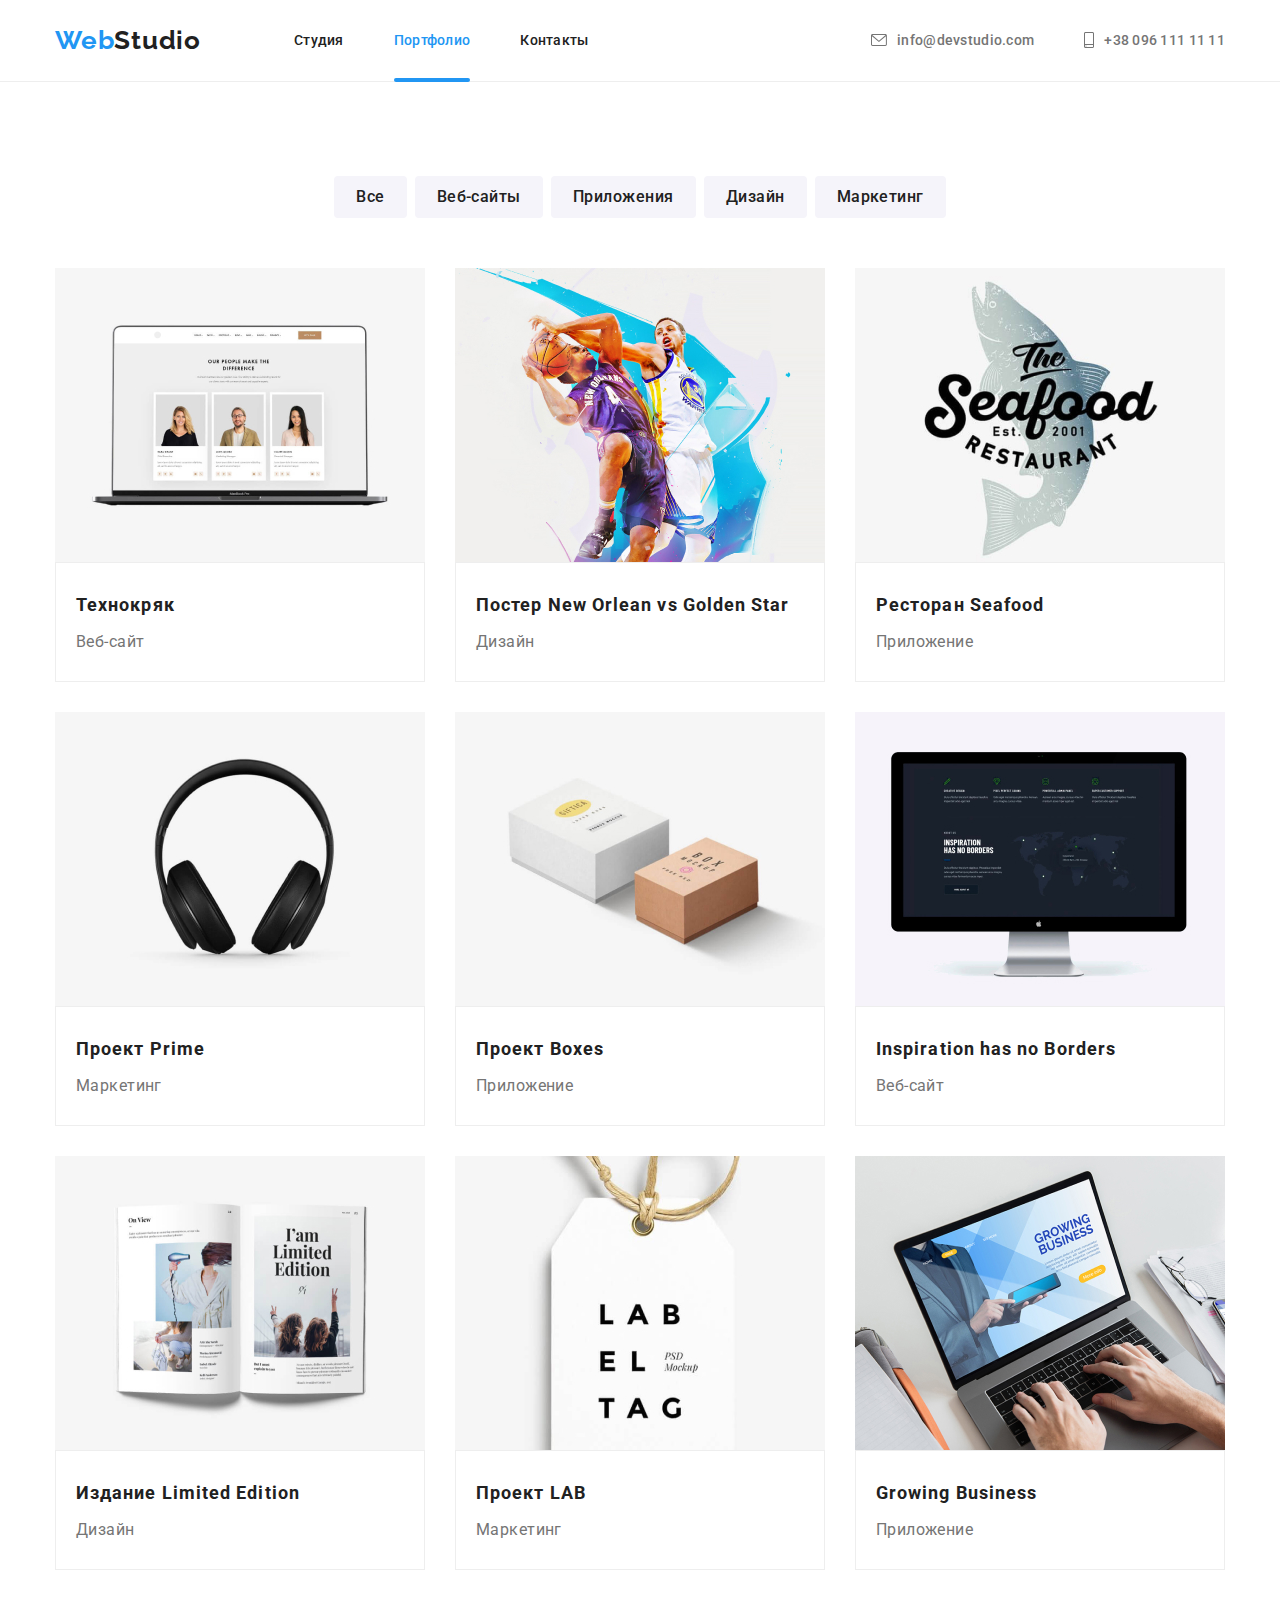
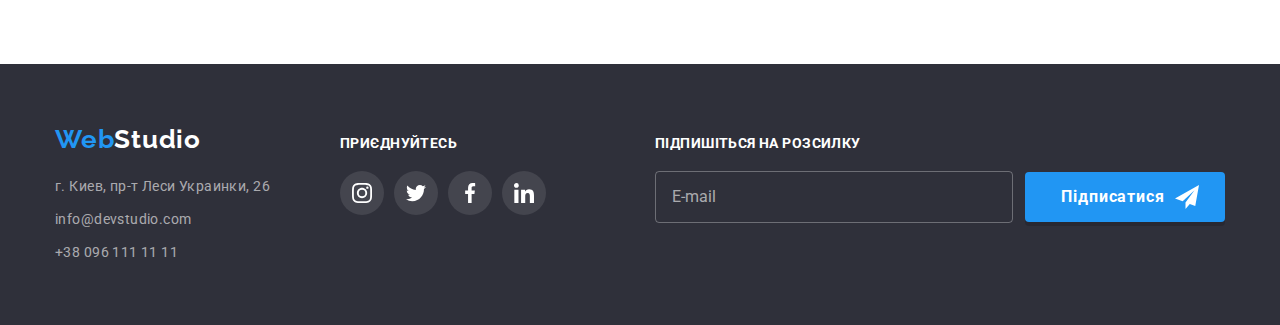
==== portfolio.html @ 2d2426dd "11" ====
<!DOCTYPE html>
<html lang="ru">

<head>
  <meta charset="UTF-8" />
  <meta name="description" content="Разработка сайтов под ключ" />
  <title>WebStudio</title>
  <link rel="preconnect" href="https://fonts.googleapis.com" />
  <link rel="preconnect" href="https://fonts.gstatic.com" crossorigin />
  <link href="https://fonts.googleapis.com/css2?family=Raleway:wght@700&family=Roboto:wght@400;500;700;900&display=swap"
    rel="stylesheet" />
  <link rel="stylesheet" href="./css/normalaze.css" />
  <link rel="stylesheet" href="./css/styles.css" />
</head>

<body>
  <!-- Header section-->
  <header class="header">
    <div class="container header-container">
      <a class="logo header-logo link" href="" lang="en">Web<span class="logo-accent">Studio</span></a>
      <nav class="header-nav">
        <ul class="list header-list">
          <li class="header-item">
            <a class="header-link link" href="./index.html">Студия</a>
          </li>
          <li class="header-item">
            <a class="header-link link akcent-nav" href="./portfolio.html">Портфолио</a>
          </li>
          <li class="header-item">
            <a class="header-link link" href="">Контакты</a>
          </li>
        </ul>
      </nav>
      <ul class="list header-cont-list">
        <li class="header-cont-item">
          <a class="header-link-cont link" href="mailto:info@devstudio.com"><svg class="icon-cont" width="16"
              height="12">
              <use href="./imeges/icomoon.svg#envelope"></use>
            </svg>info@devstudio.com</a>
        </li>
        <li class="header-cont-item">
          <a class="header-link-cont link" href="tel:+380961111111">
            <svg class="icon-cont" width="10" height="16">
              <use href="./imeges/icomoon.svg#smartphone"></use>
            </svg>
            +38 096 111 11 11</a>
        </li>
      </ul>
    </div>
  </header>
  <!-- Main section -->
  <main class="main">
    <!-- filter section -->
    <section class="filter section">
      <div class="container">
        <h1 class="portfolio-title-hidden">список фильра</h1>
        <ul class="filter-list list">
          <li class="filter-item">
            <button class="filter-button" type="button">Все</button>
          </li>
          <li class="filter-item">
            <button class="filter-button" type="button">Веб-сайты</button>
          </li>
          <li class="filter-item">
            <button class="filter-button" type="button">Приложения</button>
          </li>
          <li class="filter-item">
            <button class="filter-button" type="button">Дизайн</button>
          </li>
          <li class="filter-item">
            <button class="filter-button" type="button">Маркетинг</button>
          </li>
        </ul>

        <ul class="portfolio-list list card-cet">
          <li class="portfolio-item">
            <a class="link portfolio-link" href="">
              <div class="overlay-set">
                <img class="portfolio-img" src="./imeges/portfolio/img-1.jpg" alt="экран ноутбука" width="370"
                  height="294" />
                <div class="overlay">
                  <p class="overlay-text">
                    Ресурс пропонує комплексні пропозиції з різним рівнем
                    функціоналу та сервісів. Все це дозволить відвідувачу
                    отримати вичерпні відомості про компанію чи приватну
                    особу.
                  </p>
                </div>
              </div>
              <div class="portfolio-border">
                <h2 class="portfolio-title">Технокряк</h2>
                <p class="portfolio-desc">Веб-сайт</p>
              </div>
            </a>
          </li>
          <li class="portfolio-item">
            <a class="link portfolio-link" href="">
              <div class="overlay-set">
                <img class="portfolio-img" src="./imeges/portfolio/img-2.jpg" alt="два баскетболиста боряться за мяч"
                  width="370" height="294" />
                <div class="overlay">
                  <p class="overlay-text">
                    Ресурс пропонує комплексні пропозиції з різним рівнем
                    функціоналу та сервісів. Все це дозволить відвідувачу
                    отримати вичерпні відомості про компанію чи приватну
                    особу.
                  </p>
                </div>
              </div>
              <div class="portfolio-border">
                <h2 class="portfolio-title">
                  Постер New Orlean vs Golden Star
                </h2>
                <p class="portfolio-desc">Дизайн</p>
              </div>
            </a>
          </li>
          <li class="portfolio-item">
            <a class="link portfolio-link" href="">
              <div class="overlay-set">
                <img class="portfolio-img" src="./imeges/portfolio/img-3.jpg" alt="логотип рестарана" width="370"
                  height="294" />
                <div class="overlay">
                  <p class="overlay-text">
                    Ресурс пропонує комплексні пропозиції з різним рівнем
                    функціоналу та сервісів. Все це дозволить відвідувачу
                    отримати вичерпні відомості про компанію чи приватну
                    особу.
                  </p>
                </div>
              </div>
              <div class="portfolio-border">
                <h2 class="portfolio-title">Ресторан Seafood</h2>
                <p class="portfolio-desc">Приложение</p>
              </div>
            </a>
          </li>
          <li class="portfolio-item">
            <a class="link portfolio-link" href="">
              <div class="overlay-set">
                <img class="portfolio-img" src="./imeges/portfolio/img-4.jpg" alt="наушники" width="370" height="294" />
                <div class="overlay">
                  <p class="overlay-text">
                    Ресурс пропонує комплексні пропозиції з різним рівнем
                    функціоналу та сервісів. Все це дозволить відвідувачу
                    отримати вичерпні відомості про компанію чи приватну
                    особу.
                  </p>
                </div>
              </div>
              <div class="portfolio-border">
                <h2 class="portfolio-title">Проект Prime</h2>
                <p class="portfolio-desc">Маркетинг</p>
              </div>
            </a>
          </li>
          <li class="portfolio-item">
            <a class="link portfolio-link" href="">
              <div class="overlay-set">
                <img class="portfolio-img" src="./imeges/portfolio/img-5.jpg" alt="две коробки" width="370"
                  height="294" />
                <div class="overlay">
                  <p class="overlay-text">
                    Ресурс пропонує комплексні пропозиції з різним рівнем
                    функціоналу та сервісів. Все це дозволить відвідувачу
                    отримати вичерпні відомості про компанію чи приватну
                    особу.
                  </p>
                </div>
              </div>
              <div class="portfolio-border">
                <h2 class="portfolio-title">Проект Boxes</h2>
                <p class="portfolio-desc">Приложение</p>
              </div>
            </a>
          </li>
          <li class="portfolio-item">
            <a class="link portfolio-link" href="">
              <div class="overlay-set">
                <img class="portfolio-img" src="./imeges/portfolio/img-6.jpg" alt="монитор" width="370" height="294" />
                <div class="overlay">
                  <p class="overlay-text">
                    Ресурс пропонує комплексні пропозиції з різним рівнем
                    функціоналу та сервісів. Все це дозволить відвідувачу
                    отримати вичерпні відомості про компанію чи приватну
                    особу.
                  </p>
                </div>
              </div>
              <div class="portfolio-border">
                <h2 class="portfolio-title">Inspiration has no Borders</h2>
                <p class="portfolio-desc">Веб-сайт</p>
              </div>
            </a>
          </li>
          <li class="portfolio-item">
            <a class="link portfolio-link" href="">
              <div class="overlay-set">
                <img class="portfolio-img" src="./imeges/portfolio/img-7.jpg" alt="журнал" width="370" height="294" />
                <div class="overlay">
                  <p class="overlay-text">
                    Ресурс пропонує комплексні пропозиції з різним рівнем
                    функціоналу та сервісів. Все це дозволить відвідувачу
                    отримати вичерпні відомості про компанію чи приватну
                    особу.
                  </p>
                </div>
              </div>
              <div class="portfolio-border">
                <h2 class="portfolio-title">Издание Limited Edition</h2>
                <p class="portfolio-desc">Дизайн</p>
              </div>
            </a>
          </li>
          <li class="portfolio-item">
            <a class="link portfolio-link" href="">
              <div class="overlay-set">
                <img class="portfolio-img" src="./imeges/portfolio/img-8.jpg" alt="бирка" width="370" height="294" />
                <div class="overlay">
                  <p class="overlay-text">
                    Ресурс пропонує комплексні пропозиції з різним рівнем
                    функціоналу та сервісів. Все це дозволить відвідувачу
                    отримати вичерпні відомості про компанію чи приватну
                    особу.
                  </p>
                </div>
              </div>
              <div class="portfolio-border">
                <h2 class="portfolio-title">Проект LAB</h2>
                <p class="portfolio-desc">Маркетинг</p>
              </div>
            </a>
          </li>
          <li class="portfolio-item">
            <a class="portfolio-link link" href="">
              <div class="overlay-set">
                <img class="portfolio-img" src="./imeges/portfolio/img-9.jpg" alt="ноутбук" width="370" height="294" />
                <div class="overlay">
                  <p class="overlay-text">
                    Ресурс пропонує комплексні пропозиції з різним рівнем
                    функціоналу та сервісів. Все це дозволить відвідувачу
                    отримати вичерпні відомості про компанію чи приватну
                    особу.
                  </p>
                </div>
              </div>
              <div class="portfolio-border">
                <h2 class="portfolio-title">Growing Business</h2>
                <p class="portfolio-desc">Приложение</p>
              </div>
            </a>
          </li>
        </ul>
      </div>
    </section>
  </main>
  <!-- Footer section -->
  <footer class="footer">
    <div class="container">
      <div class="footer-card-cet">
        <div>
          <a class="logo link" href="./index.html">Web<span class="logo-accent-footer">Studio</span></a>
          <address class="footer-address">
            <ul class="footer-list list">
              <li class="footer-item">
                <a class="footer-link link" href="https://goo.gl/maps/461k6AUFMQKHegbq6" target="_blank"
                  rel="noopener noreferrer">г. Киев, пр-т Леси Украинки, 26</a>
              </li>
              <li class="footer-item">
                <a class="footer-link link" href="mailto:info@devstudio.com">info@devstudio.com</a>
              </li>
              <li class="footer-item">
                <a class="footer-link link" href="tel:+380961111111">+38 096 111 11 11</a>
              </li>
            </ul>
          </address>
        </div>
        <div class="footer-set">
          <p class="footer-social-title">приєднуйтесь</p>
          <ul class="social-list list">
            <li class="social-item">
              <a class="social-link link" href="" target="_blank" rel="noopener noreferrer" aria-label="instagram">
                <svg class="icon" width="20" height="20">
                  <use href="./imeges/icomoon.svg#instagram"></use>
                </svg>
              </a>
            </li>
            <li class="social-item">
              <a class="social-link link" href="" target="_blank" rel="noopener noreferrer" aria-label="twitter">
                <svg class="icon" width="20" height="20">
                  <use href="./imeges/icomoon.svg#twitter"></use>
                </svg>
              </a>
            </li>
            <li class="social-item">
              <a class="social-link link" href="" target="_blank" rel="noopener noreferrer" aria-label="facebook">
                <svg class="icon" width="20px" height="20px">
                  <use href="./imeges/icomoon.svg#facebook"></use>
                </svg>
              </a>
            </li>
            <li class="social-item">
              <a class="social-link link" href="" target="_blank" rel="noopener noreferrer" aria-label="linkedin">
                <svg class="icon" width="20" height="20">
                  <use href="./imeges/icomoon.svg#linkedin"></use>
                </svg>
              </a>
            </li>
          </ul>
        </div>
        <div class="footer-form">
          <form class="form">
            <strong class="footer-social-title">Підпишіться на розсилку</strong>
            <div class="fooer-form-set">
              <input class="form-input-footer" type="email" id="footer-user-email" placeholder="E-mail" />

              <button class="footer-form-btg hero-button" type="submit">
                Підписатися
                <svg class="footer-btg-icon" width="24" height="24">
                  <use href="./imeges/icomoon.svg#icon-send"></use>
                </svg>
              </button>
            </div>
          </form>
        </div>
      </div>
    </div>
  </footer>
</body>

</html>
---- css/normalaze.css ----
/*! modern-normalize v1.1.0 | MIT License | https://github.com/sindresorhus/modern-normalize */

/*
Document
========
*/

/**
Use a better box model (opinionated).
*/

*,
::before,
::after {
	box-sizing: border-box;
}

/**
1. Correct the line height in all browsers.
2. Prevent adjustments of font size after orientation changes in iOS.
3. Use a more readable tab size (opinionated).
*/

html {
	line-height: 1.15; /* 1 */
	-webkit-text-size-adjust: 100%; /* 2 */
	-moz-tab-size: 4; /* 3 */
	tab-size: 4; /* 3 */
}

/*
Sections
========
*/

/**
1. Remove the margin in all browsers.
2. Improve consistency of default fonts in all browsers. (https://github.com/sindresorhus/modern-normalize/issues/3)
*/

body {
	margin: 0; /* 1 */
	font-family:
		system-ui,
		-apple-system, /* Firefox supports this but not yet `system-ui` */
		'Segoe UI',
		Roboto,
		Helvetica,
		Arial,
		sans-serif,
		'Apple Color Emoji',
		'Segoe UI Emoji'; /* 2 */
}

/*
Grouping content
================
*/

/**
1. Add the correct height in Firefox.
2. Correct the inheritance of border color in Firefox. (https://bugzilla.mozilla.org/show_bug.cgi?id=190655)
*/

hr {
	height: 0; /* 1 */
	color: inherit; /* 2 */
}

/*
Text-level semantics
====================
*/

/**
Add the correct text decoration in Chrome, Edge, and Safari.
*/

abbr[title] {
	text-decoration: underline dotted;
}

/**
Add the correct font weight in Edge and Safari.
*/

b,
strong {
	font-weight: bolder;
}

/**
1. Improve consistency of default fonts in all browsers. (https://github.com/sindresorhus/modern-normalize/issues/3)
2. Correct the odd 'em' font sizing in all browsers.
*/

code,
kbd,
samp,
pre {
	font-family:
		ui-monospace,
		SFMono-Regular,
		Consolas,
		'Liberation Mono',
		Menlo,
		monospace; /* 1 */
	font-size: 1em; /* 2 */
}

/**
Add the correct font size in all browsers.
*/

small {
	font-size: 80%;
}

/**
Prevent 'sub' and 'sup' elements from affecting the line height in all browsers.
*/

sub,
sup {
	font-size: 75%;
	line-height: 0;
	position: relative;
	vertical-align: baseline;
}

sub {
	bottom: -0.25em;
}

sup {
	top: -0.5em;
}

/*
Tabular data
============
*/

/**
1. Remove text indentation from table contents in Chrome and Safari. (https://bugs.chromium.org/p/chromium/issues/detail?id=999088, https://bugs.webkit.org/show_bug.cgi?id=201297)
2. Correct table border color inheritance in Chrome and Safari. (https://bugs.chromium.org/p/chromium/issues/detail?id=935729, https://bugs.webkit.org/show_bug.cgi?id=195016)
*/

table {
	text-indent: 0; /* 1 */
	border-color: inherit; /* 2 */
}

/*
Forms
=====
*/

/**
1. Change the font styles in all browsers.
2. Remove the margin in Firefox and Safari.
*/

button,
input,
optgroup,
select,
textarea {
	font-family: inherit; /* 1 */
	font-size: 100%; /* 1 */
	line-height: 1.15; /* 1 */
	margin: 0; /* 2 */
}

/**
Remove the inheritance of text transform in Edge and Firefox.
*/

button,
select {
	text-transform: none;
}

/**
Correct the inability to style clickable types in iOS and Safari.
*/

button,
[type='button'],
[type='reset'],
[type='submit'] {
	-webkit-appearance: button;
}

/**
Remove the inner border and padding in Firefox.
*/

::-moz-focus-inner {
	border-style: none;
	padding: 0;
}

/**
Restore the focus styles unset by the previous rule.
*/

:-moz-focusring {
	outline: 1px dotted ButtonText;
}

/**
Remove the additional ':invalid' styles in Firefox.
See: https://github.com/mozilla/gecko-dev/blob/2f9eacd9d3d995c937b4251a5557d95d494c9be1/layout/style/res/forms.css#L728-L737
*/

:-moz-ui-invalid {
	box-shadow: none;
}

/**
Remove the padding so developers are not caught out when they zero out 'fieldset' elements in all browsers.
*/

legend {
	padding: 0;
}

/**
Add the correct vertical alignment in Chrome and Firefox.
*/

progress {
	vertical-align: baseline;
}

/**
Correct the cursor style of increment and decrement buttons in Safari.
*/

::-webkit-inner-spin-button,
::-webkit-outer-spin-button {
	height: auto;
}

/**
1. Correct the odd appearance in Chrome and Safari.
2. Correct the outline style in Safari.
*/

[type='search'] {
	-webkit-appearance: textfield; /* 1 */
	outline-offset: -2px; /* 2 */
}

/**
Remove the inner padding in Chrome and Safari on macOS.
*/

::-webkit-search-decoration {
	-webkit-appearance: none;
}

/**
1. Correct the inability to style clickable types in iOS and Safari.
2. Change font properties to 'inherit' in Safari.
*/

::-webkit-file-upload-button {
	-webkit-appearance: button; /* 1 */
	font: inherit; /* 2 */
}

/*
Interactive
===========
*/

/*
Add the correct display in Chrome and Safari.
*/

summary {
	display: list-item;
}
---- css/styles.css ----
/* variables */
:root {
  --color-black: #212121;
  --color-grey: #757575;
  --color-white: #ffffff;
  --color-blue: #2196f3;
  --color-background-footer: #2f303a;
  --color-background-team: #f5f4fa;
  --color-icon-fill: #afb1b8;
  --color-portfolio-border: #eeeeee;
  --transition-time: 250ms;
  --transition-function: cubic-bezier(0.4, 0, 0.2, 1);
}
/* reset styles */
img {
  display: block;
  max-width: 100%;
}
h1,
h2,
h3,
h4,
h5,
h6,
p {
  margin: 0;
}
.list {
  list-style: none;
  padding: 0px;
  margin: 0px;
}
.link {
  text-decoration: none;
  color: currentColor;
}
.visuaaly-checkbox {
  position: absolute;
  white-space: nowrap;
  width: 1px;
  height: 1px;
  overflow: hidden;
  border: 0;
  padding: 0;
  clip: rect(0 0 0 0);
  clip-path: inset(50%);
  margin: -1px;
}
/* base styles */
.icon {
  transition-property: fill;
  transition-duration: var(--transition-time);
  transition-timing-function: var(--transition-function);
  fill: var(--color-icon-fill);
}
.card-cet {
  display: flex;
  gap: 30px;
  flex-wrap: wrap;
}
.section {
  padding-top: 94px;
  padding-bottom: 94px;
}
body {
  font-family: "Roboto", sans-serif;
  font-style: normal;
  font-size: 14px;
  line-height: 1.714;
  letter-spacing: 0.03em;
  color: var(--color-grey);
}
.container {
  width: 1200px;
  padding-left: 15px;
  padding-right: 15px;
  margin-left: auto;
  margin-right: auto;
}
/* element styles */
/* header */
.header-container {
  display: flex;
  align-content: center;
}
.header {
  letter-spacing: 0.02em;
  line-height: 1.142;
  font-weight: 500;
  font-style: normal;
  border-bottom: 1px solid var(--color-portfolio-border);
}
.header-logo {
  padding-top: 25px;
  padding-bottom: 25px;
  margin-right: 93px;
}
.logo {
  font-family: "Raleway";
  font-style: normal;
  font-weight: 700;
  font-size: 26px;
  line-height: 1.19;
  letter-spacing: 0.03em;
  color: var(--color-blue);
}
.logo-accent {
  color: var(--color-black);
}
.header-nav {
  margin-right: auto;
}
.header-list {
  display: flex;
  gap: 50px;
  color: var(--color-black);
}
.header-link {
  transition-property: color;
  transition-duration: var(--transition-time);
  transition-timing-function: var(--transition-function);
  display: block;
  padding-top: 32px;
  padding-bottom: 32px;
}

.header-cont-list {
  display: flex;
  gap: 50px;
}
.header-cont-item {
  padding-top: 32px;
  padding-bottom: 32px;
}
.header-link-cont {
  transition-property: color;
  transition-duration: var(--transition-time);
  transition-timing-function: var(--transition-function);

  display: flex;
  align-items: center;
}
.icon-cont {
  margin-right: 10px;
  fill: currentColor;
}
.akcent-nav {
  color: var(--color-blue);
  position: relative;
}
.akcent-nav::after {
  content: "";
  position: absolute;
  left: 0;
  bottom: -2px;
  display: block;
  width: 100%;
  height: 4px;

  border-radius: 4px;
  background-color: var(--color-blue);
}
.header-link:hover,
.header-link:focus,
.header-link-cont:hover,
.header-link-cont:focus {
  color: var(--color-blue);
}
.header-link-cont:hover .icon-cont,
.header-link-cont:focus .icon-cont {
  fill: currentColor;
}

/* header end */
/*hero*/
.hero {
  padding-top: 200px;
  padding-bottom: 200px;
  background: linear-gradient(rgba(47, 48, 58, 0.4), rgba(47, 48, 58, 0.4)),
    url(https://raw.githubusercontent.com/Mostenskiy/goit-markup-hw-04/main/imeges/home/Img-hirow.jpg);
  background-size: 1600px 600px;
  background-position: center;
  background-repeat: no-repeat;
}
.hero-title {
  margin-right: auto;
  margin-left: auto;
  margin-bottom: 30px;
  width: 696px;
  font-weight: 900;
  font-size: 44px;
  line-height: 1.36;
  text-align: center;
  color: var(--color-white);
  text-transform: uppercase;
  letter-spacing: 0.06em;
}
.hero-button {
  padding-left: 32px;
  padding-right: 32px;
  padding-top: 10px;
  padding-bottom: 10px;
  margin: 0 auto;
  display: flex;
  align-items: center;
  justify-content: center;
  min-width: 200px;
  font-family: "Roboto", sans-serif;
  border: none;
  background: var(--color-blue);
  box-shadow: 0px 4px rgba(0, 0, 0, 0.15);
  border-radius: 4px;
  font-style: normal;
  font-weight: 700;
  font-size: 16px;
  line-height: 1.875;
  letter-spacing: 0.06em;
  color: var(--color-white);
  cursor: pointer;
  transition-property: background-color;
  transition-duration: var(--transition-time);
  transition-timing-function: var(--transition-function);
}
.hero-button:hover,
.hero-button:focus {
  background-color: #188ce8;
}
/*hero end*/
/*benefits*/
.benefits-item {
  flex-basis: calc((100% - 90px) / 4);
}
.icon-benefits-beg {
  display: flex;
  align-items: center;
  justify-content: center;
  height: 120px;
  background-color: var(--color-background-team);
  border-radius: 4px;
  margin-bottom: 30px;
}
.icon-benefits {
  display: flex;
  align-items: center;
  justify-content: center;
}
.benefits-title {
  margin-bottom: 10px;
  font-weight: 700;
  font-size: 14px;
  line-height: 1.15;
  letter-spacing: 0.03em;
  text-transform: uppercase;
  color: var(--color-black);
}
/*benefits end*/
/*aboot section */

.aboot {
  padding-top: 0;
}

.aboot-item {
  flex-basis: calc((100% - 60px) / 3);
}
.aboot-img-set {
  position: relative;
}
.aboot-img-set > .img-title {
  display: flex;
  position: absolute;
  bottom: 0;
  right: 0;
  width: 100%;
  padding: 24px;
  align-items: center;
  justify-content: center;

  text-transform: uppercase;
  font-weight: 700;
  line-height: 1.14;
  font-size: 14px;
  background-color: rgba(47, 48, 58, 0.8);
  color: var(--color-white);
}
/*team*/
.team {
  background-color: var(--color-background-team);
}
.section-title {
  margin-bottom: 50px;
  text-align: center;
  font-weight: 700;
  font-size: 36px;
  line-height: 1.16;
  letter-spacing: 0.03em;
  color: var(--color-black);
}

.team-item {
  flex-basis: calc((100% - 90px) / 4);
  box-shadow: 0px 1px 3px rgba(0, 0, 0, 0.12), 0px 1px 1px rgba(0, 0, 0, 0.14),
    0px 2px 1px rgba(0, 0, 0, 0.2);
  border-radius: 0px 0px 4px 4px;
  background-color: var(--color-white);
}
.team-wrapper {
  padding-top: 30px;
  padding-bottom: 30px;
}
.team-name {
  margin-bottom: 10px;
  text-align: center;
  font-weight: 500;
  font-size: 16px;
  line-height: 1.18;
  color: var(--color-black);
}
.team-desc {
  text-align: center;
  font-size: 16px;
  line-height: 1.18;
  margin-bottom: 16px;
}
.social-list {
  display: flex;
  align-items: center;
  justify-content: center;
  gap: 10px;
}

.social-link {
  transition-property: background-color;
  transition-duration: var(--transition-time);
  transition-timing-function: var(--transition-function);

  display: flex;
  align-items: center;
  justify-content: center;
  width: 44px;
  height: 44px;
  background: rgba(255, 255, 255, 0.1);
  border-radius: 50%;
}
.social-link:hover,
.social-link:focus {
  background-color: var(--color-blue);
}
.social-link:hover .icon,
.social-link:focus .icon {
  fill: var(--color-white);
}
/* client */
.client-item {
  flex-basis: calc((100% - 150px) / 6);
}
.client-link {
  transition-property: border;
  transition-duration: var(--transition-time);
  transition-timing-function: var(--transition-function);
  display: flex;
  align-items: center;
  justify-content: center;
  height: 92px;
  border: 1px solid var(--color-grey);
  border-radius: 4px;
}
.icon-client {
  transition-property: fill;
  transition-duration: var(--transition-time);
  transition-timing-function: var(--transition-function);
  fill: var(--color-icon-fill);
}
.client-link:hover,
.client-link:focus {
  border: 1px solid var(--color-blue);
}
.client-link:hover .icon-client,
.client-link:focus .icon-client {
  fill: var(--color-blue);
}

/*footer*/
.footer {
  padding-top: 60px;
  padding-bottom: 60px;
  background-color: var(--color-background-footer);
}
.footer-card-cet {
  display: flex;
  gap: 70px;
  align-items: baseline;
}
.logo-accent-footer {
  color: var(--color-white);
}

.footer .logo {
  display: block;
  margin-bottom: 20px;
}
.footer-item {
  margin-bottom: 9px;
}
.footer-link {
  transition-property: color;
  transition-duration: var(--transition-time);
  transition-timing-function: var(--transition-function);
  text-decoration: none;
  font-style: normal;
  font-weight: 400;
  font-size: 14px;
  line-height: 1.714;
  letter-spacing: 0.03em;
  color: rgba(255, 255, 255, 0.6);
}
.footer-item:last-child {
  margin-bottom: 0px;
}
.footer-link:hover,
.footer-link:focus {
  color: var(--color-white);
}
.footer-social-title {
  display: block;
  margin-bottom: 20px;
  font-weight: 700;
  font-size: 14px;
  line-height: 1.15;
  letter-spacing: 0.03em;
  text-transform: uppercase;
  color: var(--color-white);
}
.footer-social-list {
  display: flex;
  gap: 10px;
}
.footer .icon {
  fill: var(--color-white);
}
/* page portfolio */
/* filter */
.filter-button-div {
  padding-top: 94px;
  padding-bottom: 50px;
}
.filter-list {
  display: flex;
  gap: 8px;
  justify-content: center;
  margin-bottom: 50px;
}
.filter-button {
  transition-property: color, background-color, box-shadow;
  transition-duration: var(--transition-time);
  transition-timing-function: var(--transition-function);

  padding-block-start: 8px;
  padding-block-end: 8px;
  padding-inline-start: 22px;
  padding-inline-end: 22px;
  font-family: "Roboto", sans-serif;
  border: none;
  background: var(--color-background-team);
  border-radius: 4px;
  font-style: normal;
  font-weight: 500;
  font-size: 16px;
  line-height: 1.625;
  color: var(--color-black);
  cursor: pointer;
  letter-spacing: 0.03em;
}
.filter-button:hover,
.filter-button:focus {
  background-color: var(--color-blue);
  color: var(--color-white);
  box-shadow: 0px 3px 1px rgba(0, 0, 0, 0.1), 0px 1px 2px rgba(0, 0, 0, 0.08),
    0px 2px 2px rgba(0, 0, 0, 0.12);
}
.portfolio-title-hidden {
  position: absolute;
  width: 1px;
  height: 1px;
  margin: -1px;
  border: 0;
  padding: 0;
  white-space: nowrap;
  clip-path: inset(100%);
  clip: rect(0 0 0 0);
  overflow: hidden;
}
.portfolio-item {
  flex-basis: calc((100% - 60px) / 3);
}
.overlay-set {
  position: relative;
  overflow: hidden;
}
.portfolio-link {
  transition-property: box-shadow;
  transition-duration: var(--transition-time);
  transition-timing-function: var(--transition-function);
  display: block;
}
.overlay {
  background-color: rgba(33, 150, 243, 0.9);
  position: absolute;
  transform: translateY(101%);
  top: 0;
  left: 0;
  width: 100%;
  height: 100%;
  display: flex;
  align-items: center;
  justify-content: center;
  transition: transform 250ms ease-in-out;
}
.overlay-text {
  color: var(--color-white);
  font-size: 18px;
  font-weight: 400;
  line-height: 1.5;
  letter-spacing: 3%;
  padding-left: 24px;
  padding-right: 24px;
}
.portfolio-link:hover .overlay,
.portfolio-link:focus .overlay {
  transform: translateY(0%);
}

.portfolio-link:hover,
.portfolio-link:focus {
  box-shadow: 0px 3px 1px rgba(0, 0, 0, 0.1), 0px 1px 2px rgba(0, 0, 0, 0.08),
    0px 2px 2px rgba(0, 0, 0, 0.12);
}
.portfolio-border {
  padding: 24px 20px;
  border: 1px solid var(--color-portfolio-border);
}
.portfolio-title {
  margin-bottom: 4px;
  font-weight: 700;
  font-size: 18px;
  line-height: 2;
  letter-spacing: 0.06em;
  color: var(--color-black);
}
.portfolio-desc {
  font-size: 16px;
  line-height: 1.875;
}
/*------ modal windows -------*/
.backdrop {
  position: fixed;
  top: 0;
  left: 0;
  width: 100%;
  height: 100%;
  background-color: rgba(0, 0, 0, 0.2);
  opacity: 1;
  visibility: visible;
  pointer-events: initial;

  transition: opacity 600ms ease-out, visibility 600ms ease-out;
}
.backdrop.is-hidden {
  opacity: 0;
  transform: opacity(0);
  visibility: hidden;
  pointer-events: none;
}
.modal {
  width: 528px;
  height: 581px;
  border-radius: 4px;
  background-color: #ffffff;
  padding: 40px;
  position: absolute;
  top: 50%;
  left: 50%;
  transform: translate(-50%, -50%) scale(1);
  opacity: 1;
  transition: transform 500ms ease-in-out 250ms, opacity 500ms ease-in-out 250ms;
}
.backdrop.is-hidden .modal {
  opacity: 0;
  transform: translate(-50%, -50%) scale(0.3);
}
.modal-btn {
  width: 30px;
  margin: 0;
  padding: 0;
  height: 30px;
  border-radius: 50%;
  background-color: var(--color-background-team);
  border: 1px solid rgba(0, 0, 0, 0.1);
  position: absolute;
  top: 8px;
  right: 8px;
  display: flex;
  align-items: center;
  justify-content: center;
  cursor: pointer;
  transition-property: border-color;
  transition-duration: var(--transition-time);
  transition-timing-function: var(--transition-function);
}
.footer-btg-icon {
  transition-property: fill;
  transition-duration: var(--transition-time);
  transition-timing-function: var(--transition-function);
}
.modal-btn:hover {
  border: 1px solid var(--color-blue);
}
.modal-btn:hover .modal-btn-icon,
.modal-btn:focus .modal-btn-icon {
  fill: var(--color-blue);
}
/*------- modal form ------*/

.form-title {
  display: block;
  text-align: center;
  color: var(--color-black);
  font-size: 20px;
  line-height: 1.15;
  font-weight: 700;
  margin-bottom: 30px;
}
.form-group-wrapper {
  margin-bottom: 20px;
}
.form-group {
  position: relative;
}
.form-group:not(:last-child) {
  margin-bottom: 28px;
}
.form-input {
  border: 1px solid rgba(33, 33, 33, 0.2);
  border-radius: 4px;
  padding-left: 42px;
  padding-top: 12px;
  padding-bottom: 12px;
  padding-right: 12px;
  color: var(--color-black);
  font-size: 12px;
  font-weight: 1.16;
  outline: transparent;
  width: 100%;
  transition-property: border-color;
  transition-duration: var(--transition-time);
  transition-timing-function: var(--transition-function);
}
.form-input:last-child {
  margin-bottom: 0;
}
.form-input:hover,
.form-input:focus {
  border-color: var(--color-blue);
}
.form-labe {
  position: absolute;
  top: -18px;
  font-size: 12px;
  line-height: 1.16;
  color: var(--color-grey);
}
.form-icon {
  position: absolute;
  left: 15px;
  top: 50%;
  transform: translateY(-50%);
  transition-property: fill;
  transition-duration: var(--transition-time);
  transition-timing-function: var(--transition-function);
}
.form-input:hover + .form-icon,
.form-input:focus + .form-icon {
  fill: var(--color-blue);
}
.form-input-comment {
  display: block;
  padding-left: 15px;
  padding-right: 15px;
  height: 120px;
  resize: none;
}
.form-input-comment::placeholder {
  font-size: 12px;
  line-height: 1.16;
  color: rgba(117, 117, 117, 0.5);
}

.check-label {
  display: flex;
  align-items: center;
  justify-content: center;
  gap: 9px;
  margin-bottom: 30px;
  cursor: pointer;
}

.icon-check-of {
  transition: fill var(--transition-time);
  transition-timing-function: var(--transition-function);
}
.icon-check-on {
  opacity: 0;
  transition: opacity var(--transition-time);
  transition-timing-function: var(--transition-function);
}
.check-input:checked + .check-icon .icon-check-on {
  opacity: 1;
}
.check-input:checked + .check-icon .icon-check-of {
  opacity: 0;
  transition: opacity var(--transition-time);
  transition-timing-function: var(--transition-function);
}
.check-input:hover + .check-icon .icon-check-of,
.check-input:focus + .check-icon .icon-check-of {
  fill: var(--color-blue);
}
.check-text {
  user-select: none;
}
.check-link {
  color: var(--color-blue);
  text-decoration: underline;
  text-underline-offset: 2px;
}
.modal-form-bt {
  padding-left: 52px;
  padding-right: 52px;
}

/*------footer form ------*/
.footer-form {
  margin-left: auto;
}
.fooer-form-set {
  display: flex;
  gap: 12px;
  align-items: center;
}
.form-mail-footer {
  width: 358px;
}
.form-input-footer {
  width: 358px;
  background-color: transparent;
  border: 1px rgba(255, 255, 255, 0.3) solid;
  border-radius: 4px;
  outline: transparent;
  color: var(--color-white);
  font-size: 16px;
  line-height: 1.25;
  padding-top: 15px;
  padding-bottom: 15px;
  padding-left: 16px;
}
.form-input-footer::placeholder {
  color: rgba(255, 255, 255, 0.6);
}
.footer-form-btg {
  display: flex;
  align-items: center;
  gap: 10px;
  padding-left: 28px;
  padding-right: 18px;
}
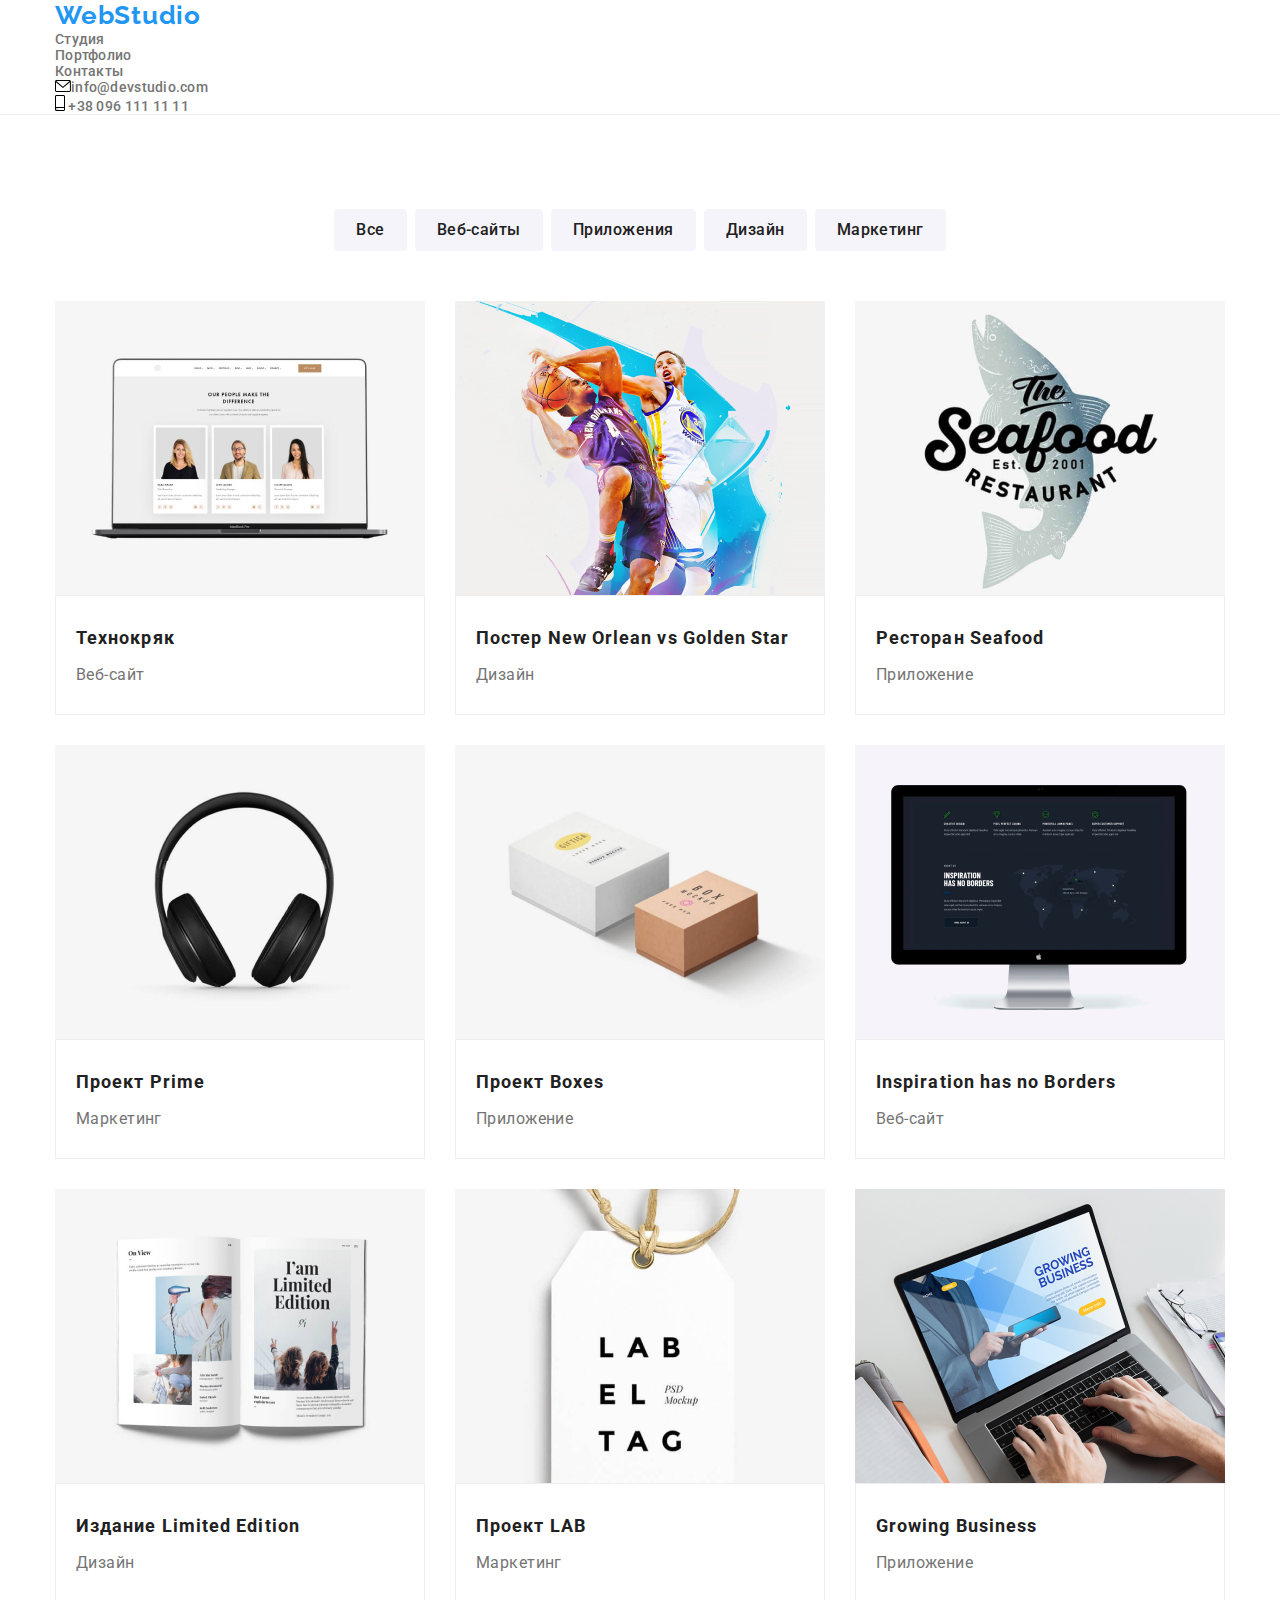
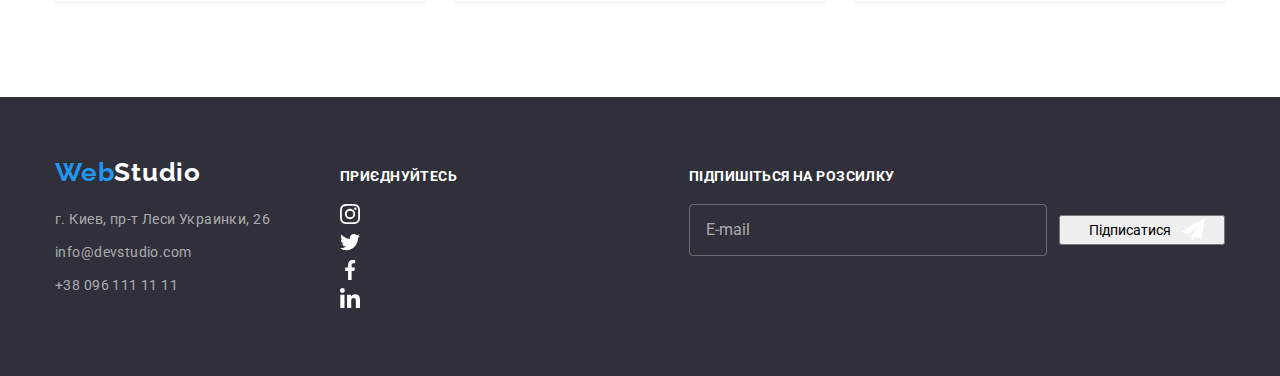
==== commit b2dcd2b1: "11" ====
--- a/portfolio.html
+++ b/portfolio.html
@@ -53,7 +53,7 @@
     <!-- filter section -->
     <section class="filter section">
       <div class="container">
-        <h1 class="portfolio-title-hidden">список фильра</h1>
+        <h1 class="visuaaly-hidden">список фильра</h1>
         <ul class="filter-list list">
           <li class="filter-item">
             <button class="filter-button" type="button">Все</button>
--- a/css/styles.css
+++ b/css/styles.css
@@ -34,7 +34,7 @@
   text-decoration: none;
   color: currentColor;
 }
-.visuaaly-checkbox {
+.visuaaly-hidden {
   position: absolute;
   white-space: nowrap;
   width: 1px;
@@ -47,12 +47,6 @@
   margin: -1px;
 }
 /* base styles */
-.icon {
-  transition-property: fill;
-  transition-duration: var(--transition-time);
-  transition-timing-function: var(--transition-function);
-  fill: var(--color-icon-fill);
-}
 .card-cet {
   display: flex;
   gap: 30px;
@@ -79,10 +73,7 @@
 }
 /* element styles */
 /* header */
-.header-container {
-  display: flex;
-  align-content: center;
-}
+
 .header {
   letter-spacing: 0.02em;
   line-height: 1.142;
@@ -90,11 +81,11 @@
   font-style: normal;
   border-bottom: 1px solid var(--color-portfolio-border);
 }
-.header-logo {
-  padding-top: 25px;
-  padding-bottom: 25px;
-  margin-right: 93px;
-}
+.header__container {
+  display: flex;
+  align-content: center;
+}
+
 .logo {
   font-family: "Raleway";
   font-style: normal;
@@ -104,18 +95,23 @@
   letter-spacing: 0.03em;
   color: var(--color-blue);
 }
-.logo-accent {
-  color: var(--color-black);
-}
-.header-nav {
+.header__logo {
+  padding-top: 25px;
+  padding-bottom: 25px;
+  margin-right: 93px;
+}
+.header__logo--accent {
+  color: var(--color-black);
+}
+.nav {
   margin-right: auto;
 }
-.header-list {
+.nav__list {
   display: flex;
   gap: 50px;
   color: var(--color-black);
 }
-.header-link {
+.nav__link {
   transition-property: color;
   transition-duration: var(--transition-time);
   transition-timing-function: var(--transition-function);
@@ -123,32 +119,15 @@
   padding-top: 32px;
   padding-bottom: 32px;
 }
-
-.header-cont-list {
-  display: flex;
-  gap: 50px;
-}
-.header-cont-item {
-  padding-top: 32px;
-  padding-bottom: 32px;
-}
-.header-link-cont {
-  transition-property: color;
-  transition-duration: var(--transition-time);
-  transition-timing-function: var(--transition-function);
-
-  display: flex;
-  align-items: center;
-}
-.icon-cont {
-  margin-right: 10px;
-  fill: currentColor;
-}
-.akcent-nav {
+.nav__link:hover,
+.nav__link:focus {
+  color: var(--color-blue);
+}
+.nav__link--akcent {
   color: var(--color-blue);
   position: relative;
 }
-.akcent-nav::after {
+.nav__link--akcent::after {
   content: "";
   position: absolute;
   left: 0;
@@ -160,14 +139,33 @@
   border-radius: 4px;
   background-color: var(--color-blue);
 }
-.header-link:hover,
-.header-link:focus,
-.header-link-cont:hover,
-.header-link-cont:focus {
+
+.header__list-cont {
+  display: flex;
+  gap: 50px;
+}
+.header__item-cont {
+  padding-top: 32px;
+  padding-bottom: 32px;
+}
+.header__item-cont__link {
+  transition-property: color;
+  transition-duration: var(--transition-time);
+  transition-timing-function: var(--transition-function);
+
+  display: flex;
+  align-items: center;
+}
+.header__item-cont__link-icon {
+  margin-right: 10px;
+  fill: currentColor;
+}
+.header__item-cont__link:hover,
+.header__item-cont__link:focus {
   color: var(--color-blue);
 }
-.header-link-cont:hover .icon-cont,
-.header-link-cont:focus .icon-cont {
+.header__item-cont__link:hover .header__item-cont__link-icon,
+.header__item-cont__link:focus .header__item-cont__link-icon {
   fill: currentColor;
 }
 
@@ -182,7 +180,7 @@
   background-position: center;
   background-repeat: no-repeat;
 }
-.hero-title {
+.hero_title {
   margin-right: auto;
   margin-left: auto;
   margin-bottom: 30px;
@@ -195,7 +193,7 @@
   text-transform: uppercase;
   letter-spacing: 0.06em;
 }
-.hero-button {
+.button {
   padding-left: 32px;
   padding-right: 32px;
   padding-top: 10px;
@@ -204,7 +202,6 @@
   display: flex;
   align-items: center;
   justify-content: center;
-  min-width: 200px;
   font-family: "Roboto", sans-serif;
   border: none;
   background: var(--color-blue);
@@ -221,16 +218,24 @@
   transition-duration: var(--transition-time);
   transition-timing-function: var(--transition-function);
 }
-.hero-button:hover,
-.hero-button:focus {
+.hero_button {
+  margin: 0 auto;
+}
+.button:hover,
+.button:focus {
   background-color: #188ce8;
 }
 /*hero end*/
 /*benefits*/
-.benefits-item {
+.benefits__list {
+  display: flex;
+  gap: 30px;
+  flex-wrap: wrap;
+}
+.benefits__item {
   flex-basis: calc((100% - 90px) / 4);
 }
-.icon-benefits-beg {
+.benefits__beg {
   display: flex;
   align-items: center;
   justify-content: center;
@@ -239,12 +244,12 @@
   border-radius: 4px;
   margin-bottom: 30px;
 }
-.icon-benefits {
-  display: flex;
-  align-items: center;
-  justify-content: center;
-}
-.benefits-title {
+.benefits__icon {
+  display: flex;
+  align-items: center;
+  justify-content: center;
+}
+.benefits__title {
   margin-bottom: 10px;
   font-weight: 700;
   font-size: 14px;
@@ -259,14 +264,29 @@
 .aboot {
   padding-top: 0;
 }
-
-.aboot-item {
+.section-title {
+  text-align: center;
+  font-weight: 700;
+  font-size: 36px;
+  line-height: 1.16;
+  letter-spacing: 0.03em;
+  color: var(--color-black);
+}
+.aboot__section-title {
+  margin-bottom: 50px;
+}
+.aboot__list {
+  display: flex;
+  gap: 30px;
+  flex-wrap: wrap;
+}
+.aboot__item {
   flex-basis: calc((100% - 60px) / 3);
 }
-.aboot-img-set {
+.aboot__item__img-set {
   position: relative;
 }
-.aboot-img-set > .img-title {
+.aboot__item__img-set > .aboot__title-img {
   display: flex;
   position: absolute;
   bottom: 0;
@@ -287,28 +307,24 @@
 .team {
   background-color: var(--color-background-team);
 }
-.section-title {
+.team__teamsection-title {
   margin-bottom: 50px;
-  text-align: center;
-  font-weight: 700;
-  font-size: 36px;
-  line-height: 1.16;
-  letter-spacing: 0.03em;
-  color: var(--color-black);
-}
-
-.team-item {
+}
+.team__list { display: flex;
+  gap: 30px;
+  flex-wrap: wrap;}
+.team__item {
   flex-basis: calc((100% - 90px) / 4);
   box-shadow: 0px 1px 3px rgba(0, 0, 0, 0.12), 0px 1px 1px rgba(0, 0, 0, 0.14),
     0px 2px 1px rgba(0, 0, 0, 0.2);
   border-radius: 0px 0px 4px 4px;
   background-color: var(--color-white);
 }
-.team-wrapper {
+.team__wrapper {
   padding-top: 30px;
   padding-bottom: 30px;
 }
-.team-name {
+.team__wrapper__name {
   margin-bottom: 10px;
   text-align: center;
   font-weight: 500;
@@ -316,20 +332,20 @@
   line-height: 1.18;
   color: var(--color-black);
 }
-.team-desc {
+.team__wrapper__desc {
   text-align: center;
   font-size: 16px;
   line-height: 1.18;
   margin-bottom: 16px;
 }
-.social-list {
+.social__list {
   display: flex;
   align-items: center;
   justify-content: center;
   gap: 10px;
 }
 
-.social-link {
+.social__link {
   transition-property: background-color;
   transition-duration: var(--transition-time);
   transition-timing-function: var(--transition-function);
@@ -342,12 +358,18 @@
   background: rgba(255, 255, 255, 0.1);
   border-radius: 50%;
 }
-.social-link:hover,
-.social-link:focus {
+.social__link:hover,
+.social__link:focus {
   background-color: var(--color-blue);
 }
-.social-link:hover .icon,
-.social-link:focus .icon {
+.social__icon {
+  transition-property: fill;
+  transition-duration: var(--transition-time);
+  transition-timing-function: var(--transition-function);
+  fill: var(--color-icon-fill);
+}
+.social__link:hover .social__icon,
+.social__link:focus .social__icon {
   fill: var(--color-white);
 }
 /* client */
@@ -478,18 +500,6 @@
   box-shadow: 0px 3px 1px rgba(0, 0, 0, 0.1), 0px 1px 2px rgba(0, 0, 0, 0.08),
     0px 2px 2px rgba(0, 0, 0, 0.12);
 }
-.portfolio-title-hidden {
-  position: absolute;
-  width: 1px;
-  height: 1px;
-  margin: -1px;
-  border: 0;
-  padding: 0;
-  white-space: nowrap;
-  clip-path: inset(100%);
-  clip: rect(0 0 0 0);
-  overflow: hidden;
-}
 .portfolio-item {
   flex-basis: calc((100% - 60px) / 3);
 }
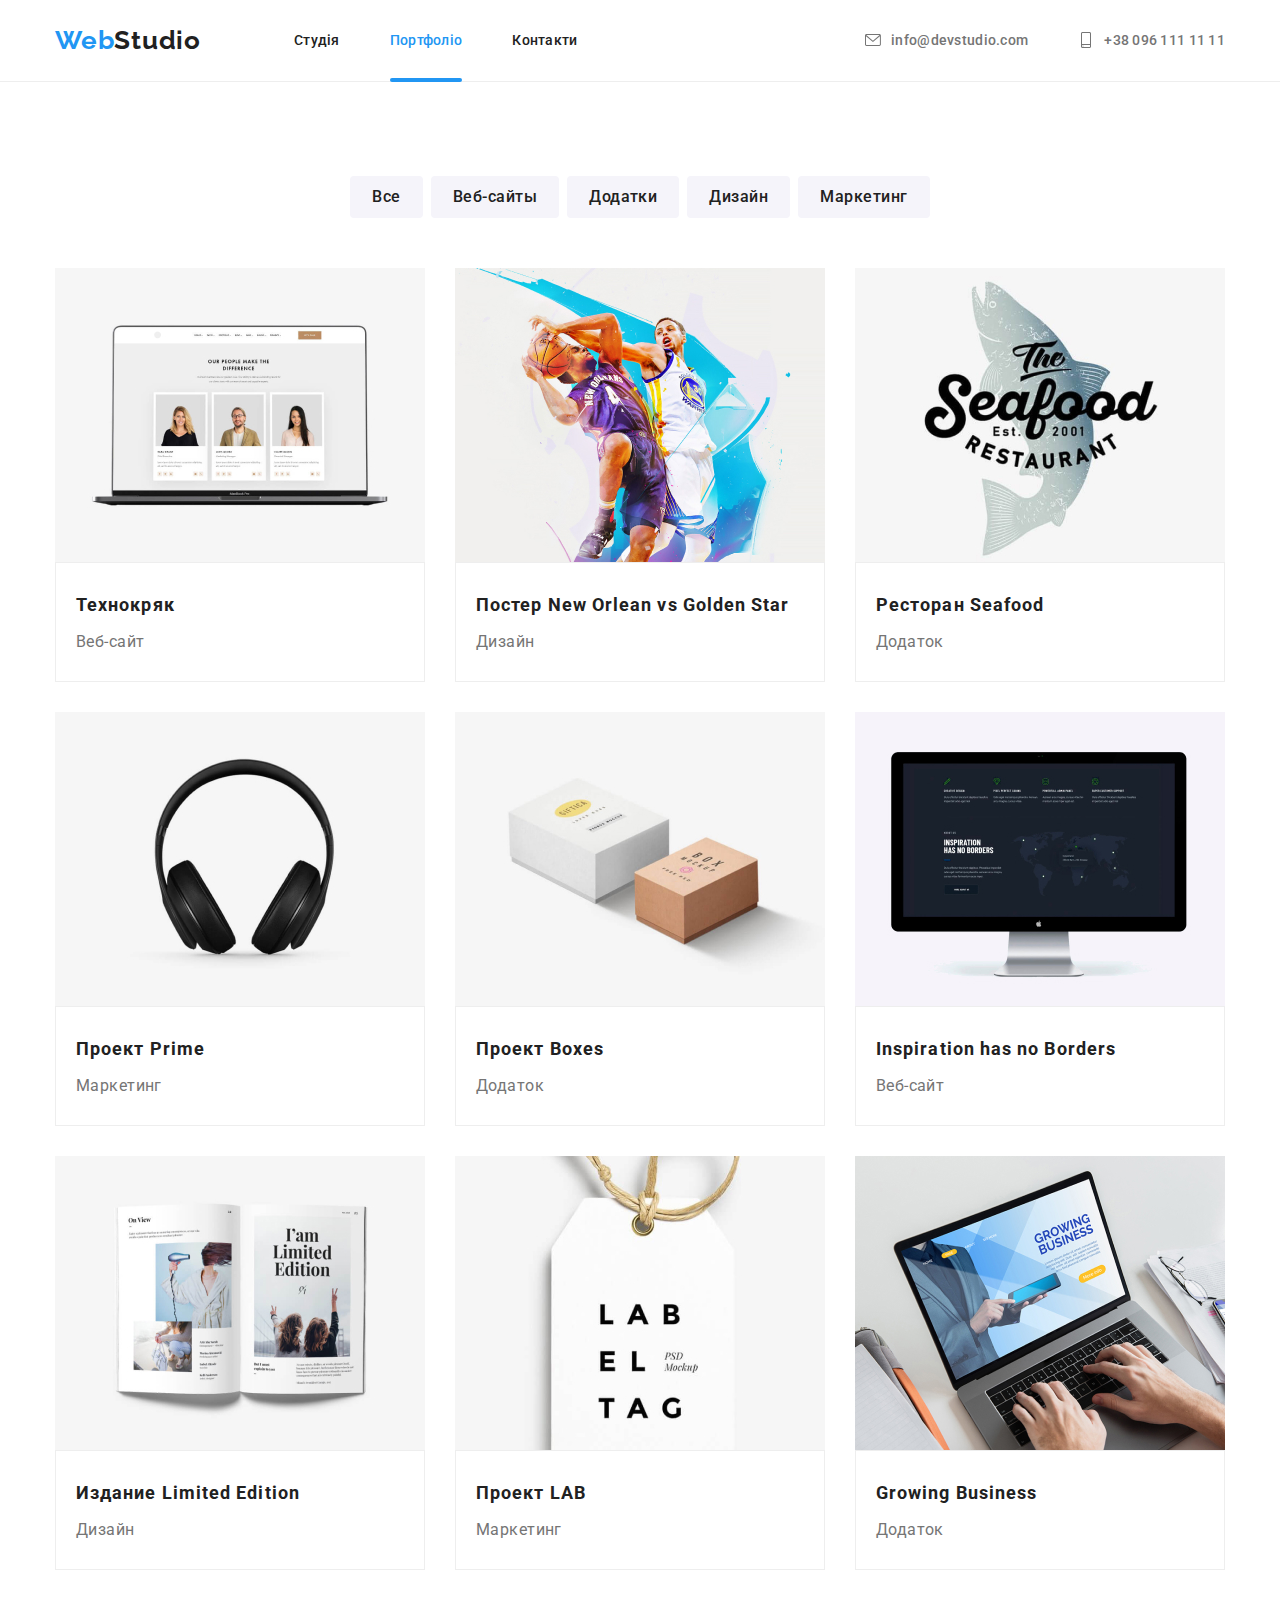
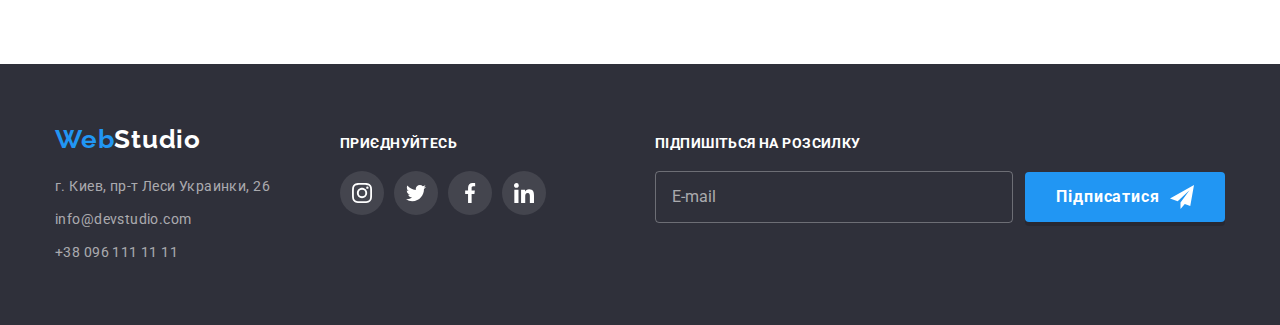
==== commit 3b8a43bc: "11" ====
--- a/portfolio.html
+++ b/portfolio.html
@@ -1,5 +1,5 @@
 <!DOCTYPE html>
-<html lang="ru">
+<html lang="ua">
 
 <head>
   <meta charset="UTF-8" />
@@ -16,31 +16,31 @@
 <body>
   <!-- Header section-->
   <header class="header">
-    <div class="container header-container">
-      <a class="logo header-logo link" href="" lang="en">Web<span class="logo-accent">Studio</span></a>
-      <nav class="header-nav">
-        <ul class="list header-list">
-          <li class="header-item">
-            <a class="header-link link" href="./index.html">Студия</a>
-          </li>
-          <li class="header-item">
-            <a class="header-link link akcent-nav" href="./portfolio.html">Портфолио</a>
-          </li>
-          <li class="header-item">
-            <a class="header-link link" href="">Контакты</a>
+    <div class="container header__container">
+      <a class="logo header__logo link" href="" lang="en">Web<span class="header__logo--accent">Studio</span></a>
+      <nav class="nav">
+        <ul class="nav__list list">
+          <li class="nav__item">
+            <a class="nav__link  link" href="./index.html">Студія</a>
+          </li>
+          <li class="nav__item">
+            <a class="nav__link nav__link--akcent link" href="./portfolio.html">Портфоліо</a>
+          </li>
+          <li class="nav__item">
+            <a class="nav__link link" href="">Контакти</a>
           </li>
         </ul>
       </nav>
-      <ul class="list header-cont-list">
-        <li class="header-cont-item">
-          <a class="header-link-cont link" href="mailto:info@devstudio.com"><svg class="icon-cont" width="16"
-              height="12">
+      <ul class="header__list-cont list">
+        <li class="header__item-cont">
+          <a class="header__item-cont__link link" href="mailto:info@devstudio.com"><svg class="header__item-cont__link-icon " width="16"
+              height="16">
               <use href="./imeges/icomoon.svg#envelope"></use>
             </svg>info@devstudio.com</a>
         </li>
-        <li class="header-cont-item">
-          <a class="header-link-cont link" href="tel:+380961111111">
-            <svg class="icon-cont" width="10" height="16">
+        <li class="header__item-cont">
+          <a class="header__item-cont__link link" href="tel:+380961111111">
+            <svg class="header__item-cont__link-icon " width="16" height="16">
               <use href="./imeges/icomoon.svg#smartphone"></use>
             </svg>
             +38 096 111 11 11</a>
@@ -54,199 +54,199 @@
     <section class="filter section">
       <div class="container">
         <h1 class="visuaaly-hidden">список фильра</h1>
-        <ul class="filter-list list">
-          <li class="filter-item">
-            <button class="filter-button" type="button">Все</button>
-          </li>
-          <li class="filter-item">
-            <button class="filter-button" type="button">Веб-сайты</button>
-          </li>
-          <li class="filter-item">
-            <button class="filter-button" type="button">Приложения</button>
-          </li>
-          <li class="filter-item">
-            <button class="filter-button" type="button">Дизайн</button>
-          </li>
-          <li class="filter-item">
-            <button class="filter-button" type="button">Маркетинг</button>
+        <ul class="filter__list list">
+          <li class="filter__item">
+            <button class="filter__button" type="button">Все</button>
+          </li>
+          <li class="filter__item">
+            <button class="filter__button" type="button">Веб-сайты</button>
+          </li>
+          <li class="filte__-item">
+            <button class="filter__button" type="button">Додатки</button>
+          </li>
+          <li class="filter__item">
+            <button class="filter__button" type="button">Дизайн</button>
+          </li>
+          <li class="filter__item">
+            <button class="filter__button" type="button">Маркетинг</button>
           </li>
         </ul>
 
-        <ul class="portfolio-list list card-cet">
-          <li class="portfolio-item">
-            <a class="link portfolio-link" href="">
-              <div class="overlay-set">
+        <ul class="portfolio list card-cet">
+          <li class="portfolio__item">
+            <a class="link portfolio__link" href="">
+              <div class="portfolio__overlay-set">
                 <img class="portfolio-img" src="./imeges/portfolio/img-1.jpg" alt="экран ноутбука" width="370"
                   height="294" />
-                <div class="overlay">
-                  <p class="overlay-text">
-                    Ресурс пропонує комплексні пропозиції з різним рівнем
-                    функціоналу та сервісів. Все це дозволить відвідувачу
-                    отримати вичерпні відомості про компанію чи приватну
-                    особу.
-                  </p>
-                </div>
-              </div>
-              <div class="portfolio-border">
-                <h2 class="portfolio-title">Технокряк</h2>
-                <p class="portfolio-desc">Веб-сайт</p>
-              </div>
-            </a>
-          </li>
-          <li class="portfolio-item">
-            <a class="link portfolio-link" href="">
-              <div class="overlay-set">
+                <div class="portfolio__overlay">
+                  <p class="portfolio__overlay-text">
+                    Ресурс пропонує комплексні пропозиції з різним рівнем
+                    функціоналу та сервісів. Все це дозволить відвідувачу
+                    отримати вичерпні відомості про компанію чи приватну
+                    особу.
+                  </p>
+                </div>
+              </div>
+              <div class="portfolio__link__border">
+                <h2 class="portfolio__link__title">Технокряк</h2>
+                <p class="portfolio__link__desc">Веб-сайт</p>
+              </div>
+            </a>
+          </li>
+          <li class="portfolio__item">
+            <a class="link portfolio__link" href="">
+              <div class="portfolio__overlay-set">
                 <img class="portfolio-img" src="./imeges/portfolio/img-2.jpg" alt="два баскетболиста боряться за мяч"
                   width="370" height="294" />
-                <div class="overlay">
-                  <p class="overlay-text">
-                    Ресурс пропонує комплексні пропозиції з різним рівнем
-                    функціоналу та сервісів. Все це дозволить відвідувачу
-                    отримати вичерпні відомості про компанію чи приватну
-                    особу.
-                  </p>
-                </div>
-              </div>
-              <div class="portfolio-border">
-                <h2 class="portfolio-title">
+                <div class="portfolio__overlay">
+                  <p class="portfolio__overlay-text">
+                    Ресурс пропонує комплексні пропозиції з різним рівнем
+                    функціоналу та сервісів. Все це дозволить відвідувачу
+                    отримати вичерпні відомості про компанію чи приватну
+                    особу.
+                  </p>
+                </div>
+              </div>
+              <div class="portfolio__link__border">
+                <h2 class="portfolio__link__title">
                   Постер New Orlean vs Golden Star
                 </h2>
-                <p class="portfolio-desc">Дизайн</p>
-              </div>
-            </a>
-          </li>
-          <li class="portfolio-item">
-            <a class="link portfolio-link" href="">
-              <div class="overlay-set">
+                <p class="portfolio__link__desc">Дизайн</p>
+              </div>
+            </a>
+          </li>
+          <li class="portfolio__item">
+            <a class="link portfolio__link" href="">
+              <div class="portfolio__overlay-set">
                 <img class="portfolio-img" src="./imeges/portfolio/img-3.jpg" alt="логотип рестарана" width="370"
                   height="294" />
-                <div class="overlay">
-                  <p class="overlay-text">
-                    Ресурс пропонує комплексні пропозиції з різним рівнем
-                    функціоналу та сервісів. Все це дозволить відвідувачу
-                    отримати вичерпні відомості про компанію чи приватну
-                    особу.
-                  </p>
-                </div>
-              </div>
-              <div class="portfolio-border">
-                <h2 class="portfolio-title">Ресторан Seafood</h2>
-                <p class="portfolio-desc">Приложение</p>
-              </div>
-            </a>
-          </li>
-          <li class="portfolio-item">
-            <a class="link portfolio-link" href="">
-              <div class="overlay-set">
+                <div class="portfolio__overlay">
+                  <p class="portfolio__overlay-text">
+                    Ресурс пропонує комплексні пропозиції з різним рівнем
+                    функціоналу та сервісів. Все це дозволить відвідувачу
+                    отримати вичерпні відомості про компанію чи приватну
+                    особу.
+                  </p>
+                </div>
+              </div>
+              <div class="portfolio__link__border">
+                <h2 class="portfolio__link__title">Ресторан Seafood</h2>
+                <p class="portfolio__link__desc">Додаток</p>
+              </div>
+            </a>
+          </li>
+          <li class="portfolio__item">
+            <a class="link portfolio__link" href="">
+              <div class="portfolio__overlay-set">
                 <img class="portfolio-img" src="./imeges/portfolio/img-4.jpg" alt="наушники" width="370" height="294" />
-                <div class="overlay">
-                  <p class="overlay-text">
-                    Ресурс пропонує комплексні пропозиції з різним рівнем
-                    функціоналу та сервісів. Все це дозволить відвідувачу
-                    отримати вичерпні відомості про компанію чи приватну
-                    особу.
-                  </p>
-                </div>
-              </div>
-              <div class="portfolio-border">
-                <h2 class="portfolio-title">Проект Prime</h2>
-                <p class="portfolio-desc">Маркетинг</p>
-              </div>
-            </a>
-          </li>
-          <li class="portfolio-item">
-            <a class="link portfolio-link" href="">
-              <div class="overlay-set">
+                <div class="portfolio__overlay">
+                  <p class="portfolio__overlay-text">
+                    Ресурс пропонує комплексні пропозиції з різним рівнем
+                    функціоналу та сервісів. Все це дозволить відвідувачу
+                    отримати вичерпні відомості про компанію чи приватну
+                    особу.
+                  </p>
+                </div>
+              </div>
+              <div class="portfolio__link__border">
+                <h2 class="portfolio__link__title">Проект Prime</h2>
+                <p class="portfolio__link__desc">Маркетинг</p>
+              </div>
+            </a>
+          </li>
+          <li class="portfolio__item">
+            <a class="link portfolio__link" href="">
+              <div class="portfolio__overlay-set">
                 <img class="portfolio-img" src="./imeges/portfolio/img-5.jpg" alt="две коробки" width="370"
                   height="294" />
-                <div class="overlay">
-                  <p class="overlay-text">
-                    Ресурс пропонує комплексні пропозиції з різним рівнем
-                    функціоналу та сервісів. Все це дозволить відвідувачу
-                    отримати вичерпні відомості про компанію чи приватну
-                    особу.
-                  </p>
-                </div>
-              </div>
-              <div class="portfolio-border">
-                <h2 class="portfolio-title">Проект Boxes</h2>
-                <p class="portfolio-desc">Приложение</p>
-              </div>
-            </a>
-          </li>
-          <li class="portfolio-item">
-            <a class="link portfolio-link" href="">
-              <div class="overlay-set">
+                <div class="portfolio__overlay">
+                  <p class="portfolio__overlay-text">
+                    Ресурс пропонує комплексні пропозиції з різним рівнем
+                    функціоналу та сервісів. Все це дозволить відвідувачу
+                    отримати вичерпні відомості про компанію чи приватну
+                    особу.
+                  </p>
+                </div>
+              </div>
+              <div class="portfolio__link__border">
+                <h2 class="portfolio__link__title">Проект Boxes</h2>
+                <p class="portfolio__link__desc">Додаток</p>
+              </div>
+            </a>
+          </li>
+          <li class="portfolio__item">
+            <a class="link portfolio__link" href="">
+              <div class="portfolio__overlay-set">
                 <img class="portfolio-img" src="./imeges/portfolio/img-6.jpg" alt="монитор" width="370" height="294" />
-                <div class="overlay">
-                  <p class="overlay-text">
-                    Ресурс пропонує комплексні пропозиції з різним рівнем
-                    функціоналу та сервісів. Все це дозволить відвідувачу
-                    отримати вичерпні відомості про компанію чи приватну
-                    особу.
-                  </p>
-                </div>
-              </div>
-              <div class="portfolio-border">
-                <h2 class="portfolio-title">Inspiration has no Borders</h2>
-                <p class="portfolio-desc">Веб-сайт</p>
-              </div>
-            </a>
-          </li>
-          <li class="portfolio-item">
-            <a class="link portfolio-link" href="">
-              <div class="overlay-set">
+                <div class="portfolio__overlay">
+                  <p class="portfolio__overlay-text">
+                    Ресурс пропонує комплексні пропозиції з різним рівнем
+                    функціоналу та сервісів. Все це дозволить відвідувачу
+                    отримати вичерпні відомості про компанію чи приватну
+                    особу.
+                  </p>
+                </div>
+              </div>
+              <div class="portfolio__link__border">
+                <h2 class="portfolio__link__title">Inspiration has no Borders</h2>
+                <p class="portfolio__link__desc">Веб-сайт</p>
+              </div>
+            </a>
+          </li>
+          <li class="portfolio__item">
+            <a class="link portfolio__link" href="">
+              <div class="portfolio__overlay-set">
                 <img class="portfolio-img" src="./imeges/portfolio/img-7.jpg" alt="журнал" width="370" height="294" />
-                <div class="overlay">
-                  <p class="overlay-text">
-                    Ресурс пропонує комплексні пропозиції з різним рівнем
-                    функціоналу та сервісів. Все це дозволить відвідувачу
-                    отримати вичерпні відомості про компанію чи приватну
-                    особу.
-                  </p>
-                </div>
-              </div>
-              <div class="portfolio-border">
-                <h2 class="portfolio-title">Издание Limited Edition</h2>
-                <p class="portfolio-desc">Дизайн</p>
-              </div>
-            </a>
-          </li>
-          <li class="portfolio-item">
-            <a class="link portfolio-link" href="">
-              <div class="overlay-set">
+                <div class="portfolio__overlay">
+                  <p class="portfolio__overlay-text">
+                    Ресурс пропонує комплексні пропозиції з різним рівнем
+                    функціоналу та сервісів. Все це дозволить відвідувачу
+                    отримати вичерпні відомості про компанію чи приватну
+                    особу.
+                  </p>
+                </div>
+              </div>
+              <div class="portfolio__link__border">
+                <h2 class="portfolio__link__title">Издание Limited Edition</h2>
+                <p class="portfolio__link__desc">Дизайн</p>
+              </div>
+            </a>
+          </li>
+          <li class="portfolio__item">
+            <a class="link portfolio__link" href="">
+              <div class="portfolio__overlay-set">
                 <img class="portfolio-img" src="./imeges/portfolio/img-8.jpg" alt="бирка" width="370" height="294" />
-                <div class="overlay">
-                  <p class="overlay-text">
-                    Ресурс пропонує комплексні пропозиції з різним рівнем
-                    функціоналу та сервісів. Все це дозволить відвідувачу
-                    отримати вичерпні відомості про компанію чи приватну
-                    особу.
-                  </p>
-                </div>
-              </div>
-              <div class="portfolio-border">
-                <h2 class="portfolio-title">Проект LAB</h2>
-                <p class="portfolio-desc">Маркетинг</p>
-              </div>
-            </a>
-          </li>
-          <li class="portfolio-item">
-            <a class="portfolio-link link" href="">
-              <div class="overlay-set">
+                <div class="portfolio__overlay">
+                  <p class="portfolio__overlay-text">
+                    Ресурс пропонує комплексні пропозиції з різним рівнем
+                    функціоналу та сервісів. Все це дозволить відвідувачу
+                    отримати вичерпні відомості про компанію чи приватну
+                    особу.
+                  </p>
+                </div>
+              </div>
+              <div class="portfolio__link__border">
+                <h2 class="portfolio__link__title">Проект LAB</h2>
+                <p class="portfolio__link__desc">Маркетинг</p>
+              </div>
+            </a>
+          </li>
+          <li class="portfolio__item">
+            <a class="portfolio__link link" href="">
+              <div class="portfolio__overlay-set">
                 <img class="portfolio-img" src="./imeges/portfolio/img-9.jpg" alt="ноутбук" width="370" height="294" />
-                <div class="overlay">
-                  <p class="overlay-text">
-                    Ресурс пропонує комплексні пропозиції з різним рівнем
-                    функціоналу та сервісів. Все це дозволить відвідувачу
-                    отримати вичерпні відомості про компанію чи приватну
-                    особу.
-                  </p>
-                </div>
-              </div>
-              <div class="portfolio-border">
-                <h2 class="portfolio-title">Growing Business</h2>
-                <p class="portfolio-desc">Приложение</p>
+                <div class="portfolio__overlay">
+                  <p class="portfolio__overlay-text">
+                    Ресурс пропонує комплексні пропозиції з різним рівнем
+                    функціоналу та сервісів. Все це дозволить відвідувачу
+                    отримати вичерпні відомості про компанію чи приватну
+                    особу.
+                  </p>
+                </div>
+              </div>
+              <div class="portfolio__link__border">
+                <h2 class="portfolio__link__title">Growing Business</h2>
+                <p class="portfolio__link__desc">Додаток</p>
               </div>
             </a>
           </li>
@@ -258,50 +258,50 @@
   <footer class="footer">
     <div class="container">
       <div class="footer-card-cet">
-        <div>
-          <a class="logo link" href="./index.html">Web<span class="logo-accent-footer">Studio</span></a>
+        <div class="footer__kontakt">
+          <a class="logo footer__logo link" href="./index.html">Web<span class="footer__logo--accent">Studio</span></a>
           <address class="footer-address">
-            <ul class="footer-list list">
-              <li class="footer-item">
-                <a class="footer-link link" href="https://goo.gl/maps/461k6AUFMQKHegbq6" target="_blank"
+            <ul class="footer_list list">
+              <li class="footer__kontakt-item">
+                <a class="footer__kontakt-item__link link" href="https://goo.gl/maps/461k6AUFMQKHegbq6" target="_blank"
                   rel="noopener noreferrer">г. Киев, пр-т Леси Украинки, 26</a>
               </li>
-              <li class="footer-item">
-                <a class="footer-link link" href="mailto:info@devstudio.com">info@devstudio.com</a>
+              <li class="footer__kontakt-item">
+                <a class="footer__kontakt-item__link link" href="mailto:info@devstudio.com">info@devstudio.com</a>
               </li>
-              <li class="footer-item">
-                <a class="footer-link link" href="tel:+380961111111">+38 096 111 11 11</a>
+              <li class="footer__kontakt-item">
+                <a class="footer__kontakt-item__link link" href="tel:+380961111111">+38 096 111 11 11</a>
               </li>
             </ul>
           </address>
         </div>
-        <div class="footer-set">
-          <p class="footer-social-title">приєднуйтесь</p>
-          <ul class="social-list list">
-            <li class="social-item">
-              <a class="social-link link" href="" target="_blank" rel="noopener noreferrer" aria-label="instagram">
-                <svg class="icon" width="20" height="20">
+        <div class="footer__social">
+          <p class="footer-title footer__social-title ">приєднуйтесь</p>
+          <ul class="social__list list">
+            <li class="social__item">
+              <a class="social__link link" href="" target="_blank" rel="noopener noreferrer" aria-label="instagram">
+                <svg class="footer__social-icon" width="20" height="20">
                   <use href="./imeges/icomoon.svg#instagram"></use>
                 </svg>
               </a>
             </li>
-            <li class="social-item">
-              <a class="social-link link" href="" target="_blank" rel="noopener noreferrer" aria-label="twitter">
-                <svg class="icon" width="20" height="20">
+            <li class="social__item">
+              <a class="social__link link" href="" target="_blank" rel="noopener noreferrer" aria-label="twitter">
+                <svg class="footer__social-icon" width="20" height="20">
                   <use href="./imeges/icomoon.svg#twitter"></use>
                 </svg>
               </a>
             </li>
-            <li class="social-item">
-              <a class="social-link link" href="" target="_blank" rel="noopener noreferrer" aria-label="facebook">
-                <svg class="icon" width="20px" height="20px">
+            <li class="social__item">
+              <a class="social__link link" href="" target="_blank" rel="noopener noreferrer" aria-label="facebook">
+                <svg class="footer__social-icon " width="20px" height="20px">
                   <use href="./imeges/icomoon.svg#facebook"></use>
                 </svg>
               </a>
             </li>
-            <li class="social-item">
-              <a class="social-link link" href="" target="_blank" rel="noopener noreferrer" aria-label="linkedin">
-                <svg class="icon" width="20" height="20">
+            <li class="social__item">
+              <a class="social__link link" href="" target="_blank" rel="noopener noreferrer" aria-label="linkedin">
+                <svg class="footer__social-icon " width="20" height="20">
                   <use href="./imeges/icomoon.svg#linkedin"></use>
                 </svg>
               </a>
@@ -309,14 +309,14 @@
           </ul>
         </div>
         <div class="footer-form">
-          <form class="form">
-            <strong class="footer-social-title">Підпишіться на розсилку</strong>
-            <div class="fooer-form-set">
-              <input class="form-input-footer" type="email" id="footer-user-email" placeholder="E-mail" />
-
-              <button class="footer-form-btg hero-button" type="submit">
+          <form class="footer_form">
+            <strong class="footer-title footer-title__title">Підпишіться на розсилку</strong>
+            <div class="fooer-form__set">
+              <input class="fooer-form__input" type="email" id="footer-user-email" placeholder="E-mail" />
+
+              <button class="footer__form__btg button" type="submit">
                 Підписатися
-                <svg class="footer-btg-icon" width="24" height="24">
+                <svg class="footer__form__btg-icon" width="24" height="24">
                   <use href="./imeges/icomoon.svg#icon-send"></use>
                 </svg>
               </button>
--- a/css/styles.css
+++ b/css/styles.css
@@ -194,8 +194,6 @@
   letter-spacing: 0.06em;
 }
 .button {
-  padding-left: 32px;
-  padding-right: 32px;
   padding-top: 10px;
   padding-bottom: 10px;
   margin: 0 auto;
@@ -219,6 +217,8 @@
   transition-timing-function: var(--transition-function);
 }
 .hero_button {
+  padding-left: 32px;
+  padding-right: 32px;
   margin: 0 auto;
 }
 .button:hover,
@@ -310,9 +310,11 @@
 .team__teamsection-title {
   margin-bottom: 50px;
 }
-.team__list { display: flex;
+.team__list {
+  display: flex;
   gap: 30px;
-  flex-wrap: wrap;}
+  flex-wrap: wrap;
+}
 .team__item {
   flex-basis: calc((100% - 90px) / 4);
   box-shadow: 0px 1px 3px rgba(0, 0, 0, 0.12), 0px 1px 1px rgba(0, 0, 0, 0.14),
@@ -373,10 +375,18 @@
   fill: var(--color-white);
 }
 /* client */
-.client-item {
+.client__title {
+  margin-bottom: 50px;
+}
+.client__list {
+  display: flex;
+  gap: 30px;
+  flex-wrap: wrap;
+}
+.client__item {
   flex-basis: calc((100% - 150px) / 6);
 }
-.client-link {
+.client__item__link {
   transition-property: border;
   transition-duration: var(--transition-time);
   transition-timing-function: var(--transition-function);
@@ -387,18 +397,18 @@
   border: 1px solid var(--color-grey);
   border-radius: 4px;
 }
-.icon-client {
+.client__item__link-icon {
   transition-property: fill;
   transition-duration: var(--transition-time);
   transition-timing-function: var(--transition-function);
   fill: var(--color-icon-fill);
 }
-.client-link:hover,
-.client-link:focus {
+.client__item__link:hover,
+.client__item__link:focus {
   border: 1px solid var(--color-blue);
 }
-.client-link:hover .icon-client,
-.client-link:focus .icon-client {
+.client__item__link:hover .client__item__link-icon,
+.client__item__link:focus .client__item__link-icon {
   fill: var(--color-blue);
 }
 
@@ -413,18 +423,21 @@
   gap: 70px;
   align-items: baseline;
 }
-.logo-accent-footer {
-  color: var(--color-white);
-}
-
-.footer .logo {
+.footer__logo {
   display: block;
   margin-bottom: 20px;
 }
-.footer-item {
+.footer__logo--accent {
+  color: var(--color-white);
+}
+
+.footer__kontakt-item {
   margin-bottom: 9px;
 }
-.footer-link {
+.footer__kontakt-item:last-child {
+  margin-bottom: 0px;
+}
+.footer__kontakt-item__link {
   transition-property: color;
   transition-duration: var(--transition-time);
   transition-timing-function: var(--transition-function);
@@ -436,16 +449,13 @@
   letter-spacing: 0.03em;
   color: rgba(255, 255, 255, 0.6);
 }
-.footer-item:last-child {
-  margin-bottom: 0px;
-}
-.footer-link:hover,
-.footer-link:focus {
+
+.footer__kontakt-item__link:hover,
+.footer__kontakt-item__link:focus {
   color: var(--color-white);
 }
-.footer-social-title {
+.footer-title {
   display: block;
-  margin-bottom: 20px;
   font-weight: 700;
   font-size: 14px;
   line-height: 1.15;
@@ -453,26 +463,57 @@
   text-transform: uppercase;
   color: var(--color-white);
 }
-.footer-social-list {
-  display: flex;
+.footer__social-title {
+  margin-bottom: 20px;
+}
+.footer__social-icon {
+  fill: var(--color-white);
+}
+/*------footer form ------*/
+.footer-form {
+  margin-left: auto;
+}
+.footer-title__title {
+  margin-bottom: 20px;
+}
+.fooer-form__set {
+  display: flex;
+  gap: 12px;
+  align-items: center;
+}
+.fooer-form__input {
+  width: 358px;
+  background-color: transparent;
+  border: 1px rgba(255, 255, 255, 0.3) solid;
+  border-radius: 4px;
+  outline: transparent;
+  color: var(--color-white);
+  font-size: 16px;
+  line-height: 1.25;
+  padding-top: 15px;
+  padding-bottom: 15px;
+  padding-left: 16px;
+}
+.fooer-form__input::placeholder {
+  color: rgba(255, 255, 255, 0.6);
+}
+.footer__form__btg {
   gap: 10px;
-}
-.footer .icon {
+  width: 200px;
+}
+.footer__form__btg-icon {
   fill: var(--color-white);
 }
 /* page portfolio */
 /* filter */
-.filter-button-div {
-  padding-top: 94px;
-  padding-bottom: 50px;
-}
-.filter-list {
+
+.filter__list {
   display: flex;
   gap: 8px;
   justify-content: center;
   margin-bottom: 50px;
 }
-.filter-button {
+.filter__button {
   transition-property: color, background-color, box-shadow;
   transition-duration: var(--transition-time);
   transition-timing-function: var(--transition-function);
@@ -493,27 +534,33 @@
   cursor: pointer;
   letter-spacing: 0.03em;
 }
-.filter-button:hover,
-.filter-button:focus {
+.filter__button:hover,
+.filter__button:focus {
   background-color: var(--color-blue);
   color: var(--color-white);
   box-shadow: 0px 3px 1px rgba(0, 0, 0, 0.1), 0px 1px 2px rgba(0, 0, 0, 0.08),
     0px 2px 2px rgba(0, 0, 0, 0.12);
 }
-.portfolio-item {
+.portfolio {
+  display: flex;
+  gap: 30px;
+  flex-wrap: wrap;
+}
+.portfolio__item {
   flex-basis: calc((100% - 60px) / 3);
 }
-.overlay-set {
+
+.portfolio__link {
+  transition-property: box-shadow;
+  transition-duration: var(--transition-time);
+  transition-timing-function: var(--transition-function);
+  display: block;
+}
+.portfolio__overlay-set {
   position: relative;
   overflow: hidden;
 }
-.portfolio-link {
-  transition-property: box-shadow;
-  transition-duration: var(--transition-time);
-  transition-timing-function: var(--transition-function);
-  display: block;
-}
-.overlay {
+.portfolio__overlay {
   background-color: rgba(33, 150, 243, 0.9);
   position: absolute;
   transform: translateY(101%);
@@ -526,7 +573,8 @@
   justify-content: center;
   transition: transform 250ms ease-in-out;
 }
-.overlay-text {
+
+.portfolio__overlay-text {
   color: var(--color-white);
   font-size: 18px;
   font-weight: 400;
@@ -535,21 +583,21 @@
   padding-left: 24px;
   padding-right: 24px;
 }
-.portfolio-link:hover .overlay,
-.portfolio-link:focus .overlay {
+.portfolio__link:hover .portfolio__overlay,
+.portfolio__link:focus .portfolio__overlay {
   transform: translateY(0%);
 }
 
-.portfolio-link:hover,
-.portfolio-link:focus {
+.portfolio__link:hover,
+.portfolio__link:focus {
   box-shadow: 0px 3px 1px rgba(0, 0, 0, 0.1), 0px 1px 2px rgba(0, 0, 0, 0.08),
     0px 2px 2px rgba(0, 0, 0, 0.12);
 }
-.portfolio-border {
+.portfolio__link__border {
   padding: 24px 20px;
   border: 1px solid var(--color-portfolio-border);
 }
-.portfolio-title {
+.portfolio__link__title {
   margin-bottom: 4px;
   font-weight: 700;
   font-size: 18px;
@@ -557,7 +605,7 @@
   letter-spacing: 0.06em;
   color: var(--color-black);
 }
-.portfolio-desc {
+.portfolio__link__desc {
   font-size: 16px;
   line-height: 1.875;
 }
@@ -598,7 +646,7 @@
   opacity: 0;
   transform: translate(-50%, -50%) scale(0.3);
 }
-.modal-btn {
+.modal__btn {
   width: 30px;
   margin: 0;
   padding: 0;
@@ -617,21 +665,17 @@
   transition-duration: var(--transition-time);
   transition-timing-function: var(--transition-function);
 }
-.footer-btg-icon {
-  transition-property: fill;
-  transition-duration: var(--transition-time);
-  transition-timing-function: var(--transition-function);
-}
-.modal-btn:hover {
+
+.modal__btn:hover {
   border: 1px solid var(--color-blue);
 }
-.modal-btn:hover .modal-btn-icon,
-.modal-btn:focus .modal-btn-icon {
+.modal__btn:hover .modal__btn-icon,
+.modal__btn:focus .modal__btn-icon {
   fill: var(--color-blue);
 }
 /*------- modal form ------*/
 
-.form-title {
+.form-modal__title {
   display: block;
   text-align: center;
   color: var(--color-black);
@@ -640,16 +684,16 @@
   font-weight: 700;
   margin-bottom: 30px;
 }
-.form-group-wrapper {
+.form-modal__group-wrapper {
   margin-bottom: 20px;
 }
-.form-group {
+.form-modal__group {
   position: relative;
 }
-.form-group:not(:last-child) {
+.form-modal__group:not(:last-child) {
   margin-bottom: 28px;
 }
-.form-input {
+.form-modal__input {
   border: 1px solid rgba(33, 33, 33, 0.2);
   border-radius: 4px;
   padding-left: 42px;
@@ -665,21 +709,21 @@
   transition-duration: var(--transition-time);
   transition-timing-function: var(--transition-function);
 }
-.form-input:last-child {
+.form-modal__input:last-child {
   margin-bottom: 0;
 }
-.form-input:hover,
-.form-input:focus {
+.form-modal__input:hover,
+.form-modal__input:focus {
   border-color: var(--color-blue);
 }
-.form-labe {
+.form-modal__labe {
   position: absolute;
   top: -18px;
   font-size: 12px;
   line-height: 1.16;
   color: var(--color-grey);
 }
-.form-icon {
+.form-modal__icon {
   position: absolute;
   left: 15px;
   top: 50%;
@@ -688,24 +732,24 @@
   transition-duration: var(--transition-time);
   transition-timing-function: var(--transition-function);
 }
-.form-input:hover + .form-icon,
-.form-input:focus + .form-icon {
+.form-modal__input:hover + .form-modal__icon,
+.form-modal__input:focus + .form-modal__icon {
   fill: var(--color-blue);
 }
-.form-input-comment {
+.form-modal__input-comment {
   display: block;
   padding-left: 15px;
   padding-right: 15px;
   height: 120px;
   resize: none;
 }
-.form-input-comment::placeholder {
+.form-modal__input-comment::placeholder {
   font-size: 12px;
   line-height: 1.16;
   color: rgba(117, 117, 117, 0.5);
 }
 
-.check-label {
+.form-modal__check-label {
   display: flex;
   align-items: center;
   justify-content: center;
@@ -714,72 +758,44 @@
   cursor: pointer;
 }
 
-.icon-check-of {
+.form-modal__check-icon__check-icon-of {
   transition: fill var(--transition-time);
   transition-timing-function: var(--transition-function);
 }
-.icon-check-on {
+.form-modal__check-icon__check-icon-on {
   opacity: 0;
   transition: opacity var(--transition-time);
   transition-timing-function: var(--transition-function);
 }
-.check-input:checked + .check-icon .icon-check-on {
+.form-modal__check-input:checked
+  + .form-modal__check-icon
+  .form-modal__check-icon__check-icon-on {
   opacity: 1;
 }
-.check-input:checked + .check-icon .icon-check-of {
+.form-modal__check-input:checked
+  + .form-modal__check-icon
+  .form-modal__check-icon__check-icon-of {
   opacity: 0;
   transition: opacity var(--transition-time);
   transition-timing-function: var(--transition-function);
 }
-.check-input:hover + .check-icon .icon-check-of,
-.check-input:focus + .check-icon .icon-check-of {
+.form-modal__check-input:hover
+  + .form-modal__check-icon
+  .form-modal__check-icon__check-icon-of,
+.form-modal__check-input:focus
+  + .form-modal__check-icon
+  .form-modal__check-icon__check-icon-of {
   fill: var(--color-blue);
 }
-.check-text {
+.form-modal__check-text {
   user-select: none;
 }
-.check-link {
+.form-modal__check-link {
   color: var(--color-blue);
   text-decoration: underline;
   text-underline-offset: 2px;
 }
-.modal-form-bt {
+.form-modal__button {
   padding-left: 52px;
   padding-right: 52px;
 }
-
-/*------footer form ------*/
-.footer-form {
-  margin-left: auto;
-}
-.fooer-form-set {
-  display: flex;
-  gap: 12px;
-  align-items: center;
-}
-.form-mail-footer {
-  width: 358px;
-}
-.form-input-footer {
-  width: 358px;
-  background-color: transparent;
-  border: 1px rgba(255, 255, 255, 0.3) solid;
-  border-radius: 4px;
-  outline: transparent;
-  color: var(--color-white);
-  font-size: 16px;
-  line-height: 1.25;
-  padding-top: 15px;
-  padding-bottom: 15px;
-  padding-left: 16px;
-}
-.form-input-footer::placeholder {
-  color: rgba(255, 255, 255, 0.6);
-}
-.footer-form-btg {
-  display: flex;
-  align-items: center;
-  gap: 10px;
-  padding-left: 28px;
-  padding-right: 18px;
-}
